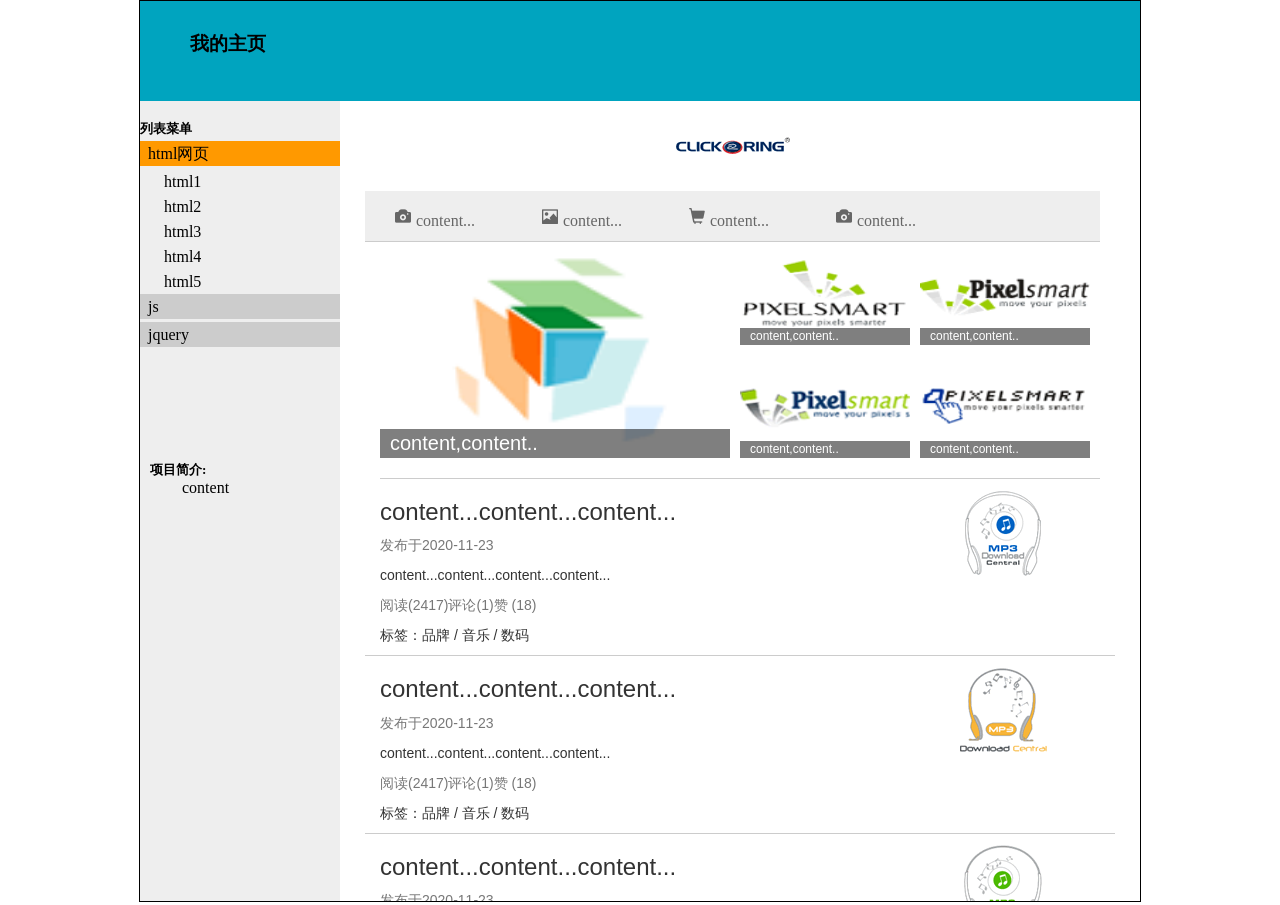
==== index.html @ 0fe1d456 "one" ====
﻿<!DOCTYPE html>
<html>
	<head>
		<meta charset="utf-8">
		<title></title>
		<link rel="stylesheet" type="text/css" href="style.css">
		<script type="text/javascript" src="main.js"></script>

	</head>
	<body>

<div id="app">
	<div class="top">
		<span><h3>我的主页</h3></span>
    </div>

<div class="left fl">     
    <div id="div1">
        <h5>列表菜单</h5>
        <ul id="menu">
        <li class="active">html网页</li>
            <dl style="display:block;">
                <dd>html1</dd>
                <dd>html2</dd>
                <dd>html3</dd>
                <dd>html4</dd>
	<dd>html5</dd>
            </dl>
        <li>js</li>
            <dl>
                <dd>替换文本</dd>
                <dd>文本移动</dd>
                <dd>生成元素</dd>
                <dd>拖动</dd>
	<dd>图片切换</dd>
	<dd>图片切换2</dd>
	<dd>移动</dd>
	<dd>无缝切换</dd>
            </dl>
        <li>jquery</li>
            <dl>
                <dd>移动框架</dd>
                <dd>事件</dd>
                <dd>电梯导航</dd>
                <dd>购物计算卡</dd>
            </dl>
        </ul>         
    </div>
            
    <div class="brief">
        <h5>项目简介:</h5>
        <a >content</a>
    </div>
</div>



<div class="main fr" id="imain">
    <iframe  src="html/alshow/index.html" scrolling="auto" frameborder="0"> </iframe>
</div>
</div>  


	</body>
</html>
---- style.css ----
﻿* {margin:0px; padding:0px;}
.clearfix::after, .clearfix::before{content:""; display: block; clear: both;}
#app {
    border:1px solid ;
    position:relative;
    width:1000px;
    height:900px;
    margin: 0 auto;
}

.top{
    width:100%;
    height:100px;
    background:#00a4bf;
}

.top span{
    display: block;
    padding: 30px 50px;
}


.left{
    width:200px;
    height:800px;
    background:#eeeeee;
}

.main{
    
    width:800px;
    height:800px;
}
.main iframe{
    width:100%;
    height:100%;
}

.fl{
    float:left;
}
.fr{
    float:right;
}

.brief{
    position: absolute;
    top: 460px;
    left:10px;
}
.brief a{
    display: block;
    width:180px;
    text-indent: 2em;
    word-wrap: break-word; 
    word-break: normal;
}


#div1 {width:200px; margin:15px auto; line-height:25px;}

ul {list-style:none;}

li {background:#ccc;margin-bottom:3px;text-indent: 0.5em;}

dl {
    text-indent: 1.5em;

    background:#eee;display:none;

    transform-origin:50% 0;

    -webkit-animation:gary .5s ease-in;

    transition: all .3s infinite;
}

dl dd:hover{
background-color:#dedede;
color:red;
cursor: default;
}

.active {background:#F90;}

@-webkit-keyframes gary{

    0%{transform:scale(1,0);}

    25%{transform:scale(1,1.2);}

    50%{transform:scale(1,0.85);}

    75%{transform:scale(1,1.05);}

    100%{transform:scale(1,1);}

}
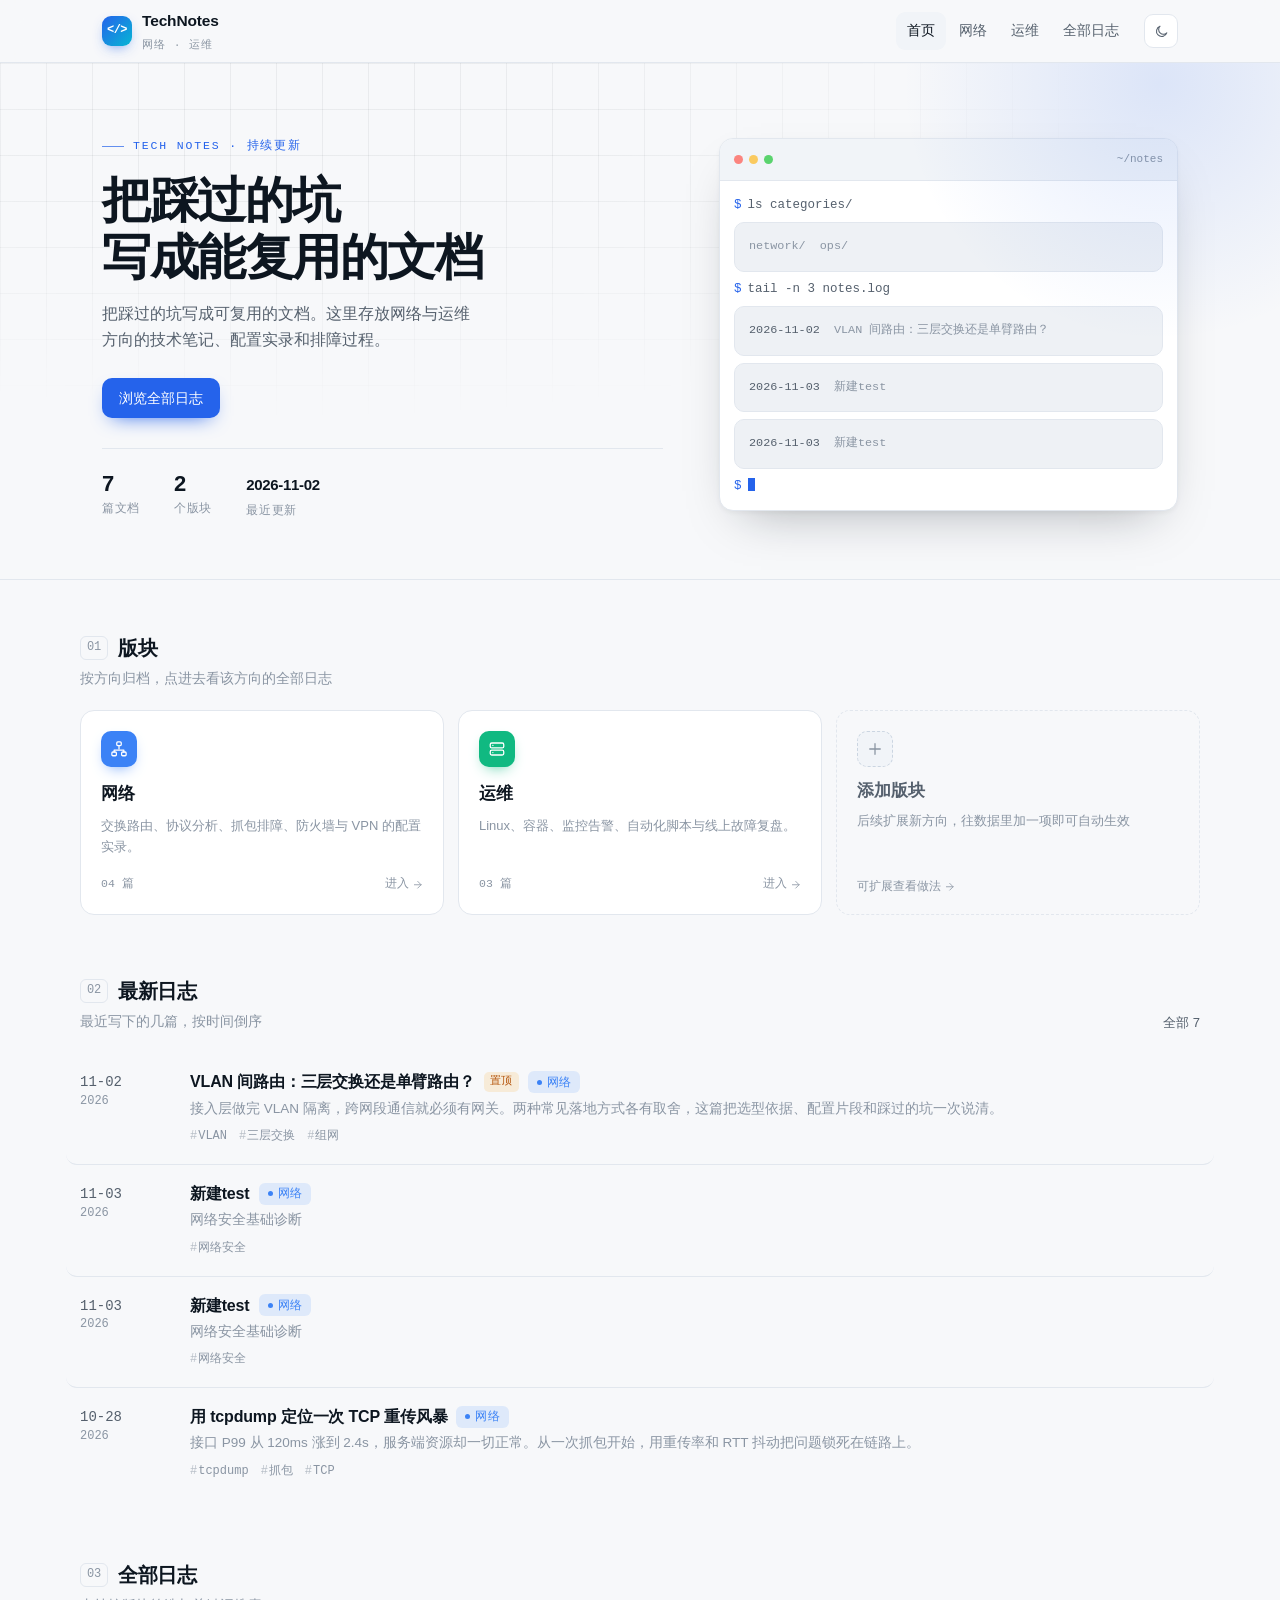
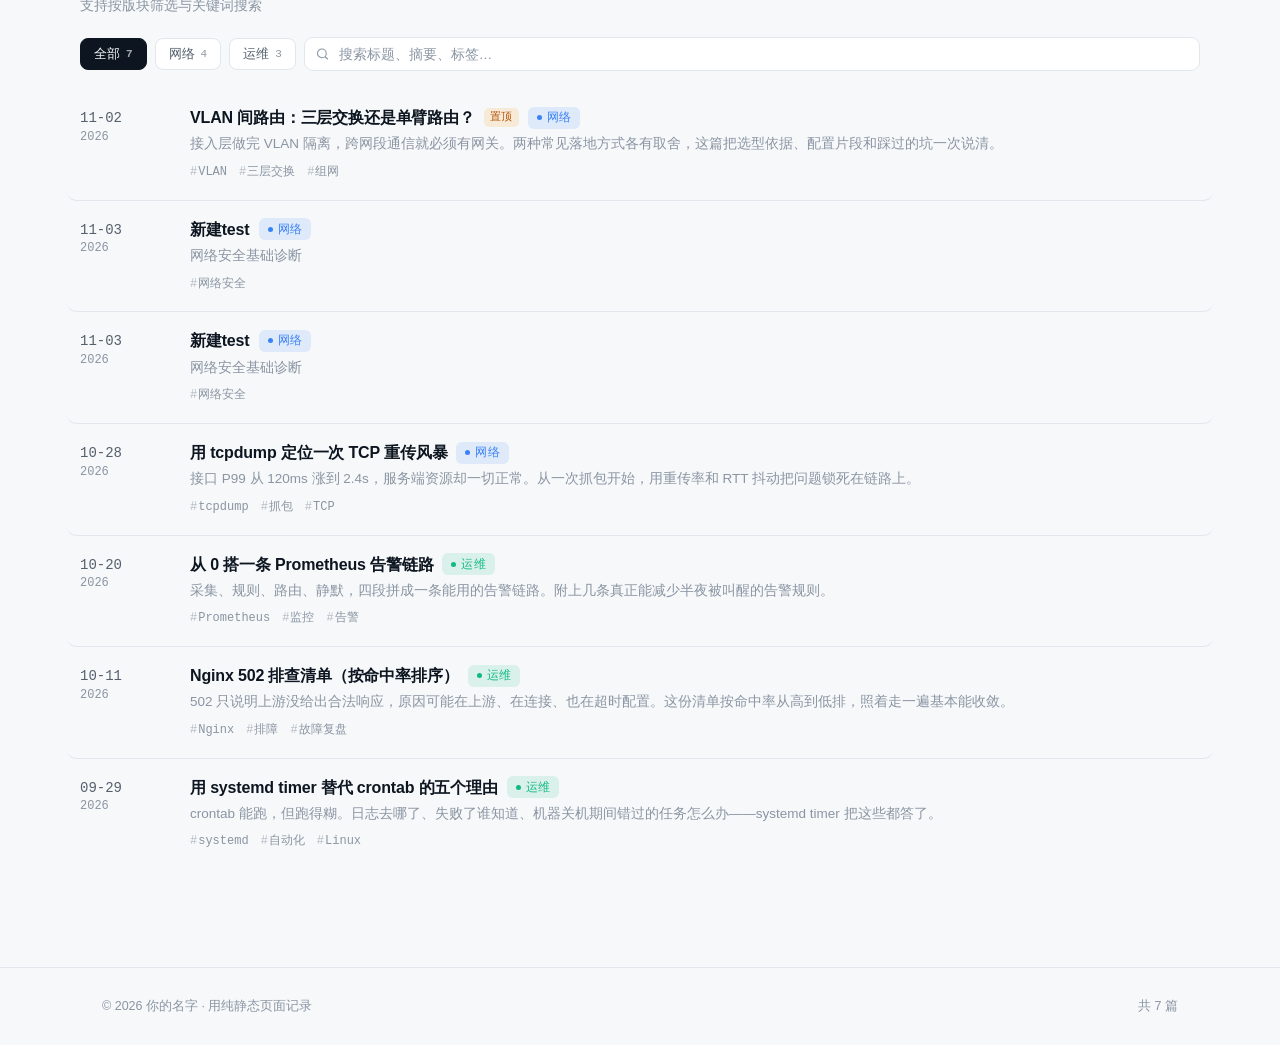
==== commit c3f8b404: "上传TechNotes静态网页" ====
--- a/index.html
+++ b/index.html
@@ -1,66 +1,261 @@
-﻿<!DOCTYPE html>
-<html>
-	<head>
-		<meta charset="utf-8">
-		<title></title>
-		<link rel="stylesheet" type="text/css" href="style.css">
-		<script type="text/javascript" src="main.js"></script>
-
-	</head>
-	<body>
-
-<div id="app">
-	<div class="top">
-		<span><h3>我的主页</h3></span>
-    </div>
-
-<div class="left fl">     
-    <div id="div1">
-        <h5>列表菜单</h5>
-        <ul id="menu">
-        <li class="active">html网页</li>
-            <dl style="display:block;">
-                <dd>html1</dd>
-                <dd>html2</dd>
-                <dd>html3</dd>
-                <dd>html4</dd>
-	<dd>html5</dd>
-            </dl>
-        <li>js</li>
-            <dl>
-                <dd>替换文本</dd>
-                <dd>文本移动</dd>
-                <dd>生成元素</dd>
-                <dd>拖动</dd>
-	<dd>图片切换</dd>
-	<dd>图片切换2</dd>
-	<dd>移动</dd>
-	<dd>无缝切换</dd>
-            </dl>
-        <li>jquery</li>
-            <dl>
-                <dd>移动框架</dd>
-                <dd>事件</dd>
-                <dd>电梯导航</dd>
-                <dd>购物计算卡</dd>
-            </dl>
-        </ul>         
-    </div>
-            
-    <div class="brief">
-        <h5>项目简介:</h5>
-        <a >content</a>
-    </div>
-</div>
-
-
-
-<div class="main fr" id="imain">
-    <iframe  src="html/alshow/index.html" scrolling="auto" frameborder="0"> </iframe>
-</div>
-</div>  
-
-
-	</body>
+<!DOCTYPE html>
+<html lang="zh-CN" data-theme="light">
+<head>
+<meta charset="UTF-8">
+<meta name="viewport" content="width=device-width, initial-scale=1">
+<title>TechNotes · 网络与运维技术文档</title>
+<meta name="description" content="网络与运维方向的技术文档库：配置实录、协议分析、排障过程与可复用脚本。">
+<meta name="theme-color" content="#f7f8fa">
+<link rel="icon" href="assets/img/favicon.svg" type="image/svg+xml">
+<link rel="stylesheet" href="assets/css/main.css">
+<script>
+  (function () {
+    try {
+      var t = localStorage.getItem("notes-theme");
+      if (!t) t = window.matchMedia("(prefers-color-scheme: dark)").matches ? "dark" : "light";
+      document.documentElement.setAttribute("data-theme", t);
+    } catch (e) {}
+  })();
+</script>
+</head>
+<body>
+
+<header id="site-header"></header>
+
+<main>
+  <!-- ================= 首屏 ================= -->
+  <section class="hero">
+    <div class="wrap hero-inner">
+      <div class="hero-copy">
+        <span class="eyebrow">Tech Notes · 持续更新</span>
+        <h1>把踩过的坑<br>写成能复用的文档</h1>
+        <p class="hero-sub" id="hero-sub">网络与运维的技术笔记：配置片段、抓包结论、故障复盘，都留在这里。</p>
+        <div class="hero-actions">
+          <a class="btn btn-primary" href="#archive">浏览全部日志</a>
+          <a class="btn btn-ghost" href="editor.html"></a>
+        </div>
+        <div class="hero-stats" id="hero-stats"></div>
+      </div>
+
+      <div class="hero-panel" aria-hidden="true">
+        <div class="panel-bar"><span></span><span></span><span></span><em>~/notes</em></div>
+        <div class="panel-body" id="hero-panel"></div>
+      </div>
+    </div>
+  </section>
+
+  <!-- ================= 版块 ================= -->
+  <section class="section wrap" id="categories">
+    <div class="section-head">
+      <div>
+        <h2><span class="num">01</span>版块</h2>
+        <p>按方向归档，点进去看该方向的全部日志</p>
+      </div>
+    </div>
+    <div class="cat-grid" id="cat-grid"></div>
+  </section>
+
+  <!-- ================= 最新 ================= -->
+  <section class="section wrap" id="latest">
+    <div class="section-head">
+      <div>
+        <h2><span class="num">02</span>最新日志</h2>
+        <p>最近写下的几篇，按时间倒序</p>
+      </div>
+      <a class="more" href="#archive">全部<span id="latest-more"></span></a>
+    </div>
+    <div class="timeline" id="latest-list"></div>
+  </section>
+
+  <!-- ================= 归档 ================= -->
+  <section class="section wrap" id="archive">
+    <div class="section-head">
+      <div>
+        <h2><span class="num">03</span>全部日志</h2>
+        <p>支持按版块筛选与关键词搜索</p>
+      </div>
+    </div>
+
+    <div class="filter-bar">
+      <button class="chip" data-filter="all" aria-pressed="true">全部 <span class="n" id="n-all">0</span></button>
+      <div id="cat-filters" style="display:contents"></div>
+      <div class="search">
+        <span class="ic"></span>
+        <input type="search" id="q" placeholder="搜索标题、摘要、标签…" autocomplete="off">
+      </div>
+    </div>
+
+    <div class="timeline" id="archive-list"></div>
+    <div style="text-align:center;margin-top:18px">
+      <button class="btn btn-ghost btn-sm" id="load-more" hidden>加载更多</button>
+    </div>
+  </section>
+</main>
+
+<div id="site-footer"></div>
+<div class="lightbox" id="lightbox"></div>
+
+<!-- 添加版块说明弹窗 -->
+<dialog id="cat-dialog">
+  <h3>添加新版块</h3>
+  <p>版块不写死在页面里，导航、卡片、筛选项都会自动跟着数据走。打开 <code>data/posts.js</code>，在 <code>window.CATEGORIES</code> 数组里加一项即可：</p>
+  <pre id="cat-snippet"></pre>
+  <p style="font-size:12.5px;color:var(--text-3)">加完保存、推送到 GitHub，顶部导航就会多出一个入口。图标名可选：network / server / cloud / code / terminal / db / shield / folder。</p>
+  <div class="dialog-actions">
+    <button class="btn btn-ghost btn-sm" id="cat-copy">复制代码</button>
+    <button class="btn btn-primary btn-sm" id="cat-close">知道了</button>
+  </div>
+</dialog>
+
+<script src="data/posts.js"></script>
+<script src="assets/js/site.js"></script>
+<script>
+(function () {
+  var A = window.App;
+  var SITE = A.SITE, CATS = A.CATS;
+  var all = A.sortedPosts();
+
+  document.querySelector(".search .ic").innerHTML = A.icon("search");
+
+  /* ---------- 首屏文案 ---------- */
+  if (SITE.description) {
+    document.getElementById("hero-sub").textContent = SITE.description;
+  }
+  var heroEditBtn = document.querySelector(".hero-actions .btn-ghost");
+  if (A.editorHref) {
+    heroEditBtn.href = A.editorHref;
+    heroEditBtn.innerHTML = A.icon("pencil") + "写一篇日志";
+  } else {
+    heroEditBtn.style.display = "none";
+  }
+
+  /* ---------- 首屏统计 ---------- */
+  var lastDate = all.length ? A.fmtDate(all[0].date) : "—";
+  document.getElementById("hero-stats").innerHTML =
+    '<div class="st"><strong>' + all.length + '</strong><span>篇文档</span></div>' +
+    '<div class="st"><strong>' + CATS.length + '</strong><span>个版块</span></div>' +
+    '<div class="st"><strong style="font-size:15px;line-height:1.9">' + lastDate + '</strong><span>最近更新</span></div>';
+
+  /* ---------- 终端面板 ---------- */
+  var recent = all.slice(0, 3);
+  var panel =
+    '<div class="panel-line"><span class="p">$</span>ls categories/</div>' +
+    '<div class="panel-line out">' + CATS.map(function (c) { return c.id + "/"; }).join("&nbsp;&nbsp;") + '</div>' +
+    '<div class="panel-line"><span class="p">$</span>tail -n 3 notes.log</div>' +
+    recent.map(function (p) {
+      return '<div class="panel-line out"><b>' + p.date + '</b>&nbsp; ' + A.esc(p.title) + '</div>';
+    }).join("") +
+    '<div class="panel-line"><span class="p">$</span><span class="cursor"></span></div>';
+  document.getElementById("hero-panel").innerHTML = panel;
+
+  /* ---------- 版块卡片 ---------- */
+  var grid = document.getElementById("cat-grid");
+  grid.innerHTML = CATS.map(function (c) {
+    var n = A.postsOf(c.id).length;
+    return '<a class="cat-card" href="' + A.catUrl(c.id) + '" style="--c:' + c.color + '">' +
+      '<span class="cat-icon">' + A.icon(c.icon) + '</span>' +
+      '<h3>' + A.esc(c.name) + '</h3>' +
+      '<p>' + A.esc(c.desc || "") + '</p>' +
+      '<span class="cat-meta"><span>' + (n < 10 ? "0" + n : n) + ' 篇</span>' +
+      '<span class="go">进入' + A.icon("arrowRight") + '</span></span>' +
+      '</a>';
+  }).join("") +
+  '<button class="cat-card add" id="open-cat-dialog" type="button">' +
+  '<span class="cat-icon">' + A.icon("plus") + '</span>' +
+  '<h3>添加版块</h3>' +
+  '<p>后续扩展新方向，往数据里加一项即可自动生效</p>' +
+  '<span class="cat-meta"><span>可扩展</span><span class="go">查看做法' + A.icon("arrowRight") + '</span></span>' +
+  '</button>';
+
+  /* ---------- 最新日志 ---------- */
+  document.getElementById("latest-list").innerHTML =
+    all.slice(0, 4).map(A.postRow).join("") ||
+    '<div class="empty">还没有日志，去 <a href="' + (A.editorHref || "#archive") + '">' +
+    (A.editorHref ? "写第一篇" : "看看全部日志") + "</a> 吧。</div>";
+  document.getElementById("latest-more").textContent = " " + all.length;
+
+  /* ---------- 归档 + 筛选 ---------- */
+  var state = { cat: "all", q: "", limit: 8 };
+  document.getElementById("n-all").textContent = all.length;
+
+  document.getElementById("cat-filters").innerHTML = CATS.map(function (c) {
+    return '<button class="chip" data-filter="' + c.id + '" aria-pressed="false">' +
+      A.esc(c.name) + ' <span class="n">' + A.postsOf(c.id).length + '</span></button>';
+  }).join("");
+
+  function matched() {
+    var q = state.q.trim().toLowerCase();
+    return all.filter(function (p) {
+      if (state.cat !== "all" && p.category !== state.cat) return false;
+      if (!q) return true;
+      var hay = [p.title, p.excerpt, (p.tags || []).join(" "), p.content || ""].join(" ").toLowerCase();
+      return hay.indexOf(q) > -1;
+    });
+  }
+
+  function renderArchive() {
+    var list = matched();
+    var shown = list.slice(0, state.limit);
+    var box = document.getElementById("archive-list");
+    box.innerHTML = shown.length
+      ? shown.map(A.postRow).join("")
+      : '<div class="empty">没有匹配的日志，换个关键词试试。</div>';
+    var more = document.getElementById("load-more");
+    more.hidden = list.length <= state.limit;
+    more.textContent = "加载更多（还有 " + Math.max(0, list.length - state.limit) + " 篇）";
+  }
+
+  document.querySelectorAll("[data-filter]").forEach(function (btn) {
+    btn.addEventListener("click", function () {
+      state.cat = btn.getAttribute("data-filter");
+      state.limit = 8;
+      document.querySelectorAll("[data-filter]").forEach(function (b) {
+        b.setAttribute("aria-pressed", b === btn ? "true" : "false");
+      });
+      renderArchive();
+    });
+  });
+
+  var timer = null;
+  document.getElementById("q").addEventListener("input", function (e) {
+    clearTimeout(timer);
+    var v = e.target.value;
+    timer = setTimeout(function () {
+      state.q = v;
+      state.limit = 8;
+      renderArchive();
+    }, 140);
+  });
+
+  document.getElementById("load-more").addEventListener("click", function () {
+    state.limit += 10;
+    renderArchive();
+  });
+
+  renderArchive();
+
+  /* ---------- 添加版块弹窗 ---------- */
+  var dlg = document.getElementById("cat-dialog");
+  var snippet =
+    '{\n' +
+    '  id: "cloud",\n' +
+    '  name: "云原生",\n' +
+    '  icon: "cloud",\n' +
+    '  color: "#8b5cf6",\n' +
+    '  desc: "K8s、CI/CD、可观测性相关笔记。"\n' +
+    '}';
+  document.getElementById("cat-snippet").textContent = snippet;
+  document.getElementById("open-cat-dialog").addEventListener("click", function () {
+    if (dlg.showModal) dlg.showModal();
+  });
+  document.getElementById("cat-close").addEventListener("click", function () { dlg.close(); });
+  document.getElementById("cat-copy").addEventListener("click", function () {
+    navigator.clipboard.writeText(snippet).then(function () {
+      document.getElementById("cat-copy").textContent = "已复制";
+      setTimeout(function () { document.getElementById("cat-copy").textContent = "复制代码"; }, 1600);
+    });
+  });
+})();
+</script>
+</body>
 </html>
-
--- a/assets/css/main.css
+++ b/assets/css/main.css
@@ -0,0 +1,1313 @@
+/* ==========================================================================
+   TechNotes · 全站样式
+   纯静态、零依赖。修改颜色只需动 :root 里的变量。
+   ========================================================================== */
+
+/* ---------- 1. 设计变量 ---------- */
+:root {
+  --font-sans: -apple-system, BlinkMacSystemFont, "Segoe UI", "PingFang SC",
+    "Hiragino Sans GB", "Microsoft YaHei", "Noto Sans SC", Roboto, Helvetica, Arial, sans-serif;
+  --font-mono: ui-monospace, SFMono-Regular, "SF Mono", Menlo, Consolas,
+    "Liberation Mono", "Courier New", monospace;
+
+  --bg: #f7f8fa;
+  --bg-soft: #eef1f5;
+  --surface: #ffffff;
+  --surface-2: #f1f4f8;
+  --border: #e2e7ee;
+  --border-strong: #cbd5e1;
+  --text: #0d1620;
+  --text-2: #55606d;
+  --text-3: #8a95a3;
+  --accent: #2563eb;
+  --accent-soft: rgba(37, 99, 235, 0.1);
+  --code-bg: #f6f8fb;
+  --header-bg: rgba(247, 248, 250, 0.86);
+  --grid: rgba(13, 22, 32, 0.055);
+  --glow: rgba(37, 99, 235, 0.13);
+  --shadow-sm: 0 1px 2px rgba(13, 22, 32, 0.05);
+  --shadow: 0 1px 2px rgba(13, 22, 32, 0.04), 0 10px 30px -18px rgba(13, 22, 32, 0.25);
+  --shadow-lg: 0 2px 4px rgba(13, 22, 32, 0.04), 0 22px 50px -24px rgba(13, 22, 32, 0.35);
+
+  --maxw: 1120px;
+  --radius: 14px;
+}
+
+html[data-theme="dark"] {
+  --bg: #080b10;
+  --bg-soft: #0d131b;
+  --surface: #0f161f;
+  --surface-2: #151e29;
+  --border: #1d2836;
+  --border-strong: #2c3b4d;
+  --text: #e9eff6;
+  --text-2: #97a5b4;
+  --text-3: #6a7889;
+  --accent: #4d9fff;
+  --accent-soft: rgba(77, 159, 255, 0.13);
+  --code-bg: #0b121a;
+  --header-bg: rgba(8, 11, 16, 0.82);
+  --grid: rgba(255, 255, 255, 0.045);
+  --glow: rgba(77, 159, 255, 0.16);
+  --shadow-sm: 0 1px 2px rgba(0, 0, 0, 0.4);
+  --shadow: 0 1px 2px rgba(0, 0, 0, 0.4), 0 14px 34px -20px rgba(0, 0, 0, 0.8);
+  --shadow-lg: 0 2px 6px rgba(0, 0, 0, 0.5), 0 28px 60px -28px rgba(0, 0, 0, 0.9);
+}
+
+/* ---------- 2. 基础 ---------- */
+*,
+*::before,
+*::after { box-sizing: border-box; }
+
+html { -webkit-text-size-adjust: 100%; scroll-behavior: smooth; }
+
+body {
+  margin: 0;
+  background: var(--bg);
+  color: var(--text);
+  font-family: var(--font-sans);
+  font-size: 16px;
+  line-height: 1.65;
+  -webkit-font-smoothing: antialiased;
+  -moz-osx-font-smoothing: grayscale;
+  transition: background-color 0.25s ease, color 0.25s ease;
+}
+
+img { max-width: 100%; }
+[hidden] { display: none !important; }
+a { color: inherit; }
+::selection { background: var(--accent-soft); color: var(--text); }
+
+:focus-visible {
+  outline: 2px solid var(--accent);
+  outline-offset: 2px;
+  border-radius: 6px;
+}
+
+.wrap {
+  width: 100%;
+  max-width: var(--maxw);
+  margin: 0 auto;
+  padding: 0 22px;
+}
+
+.i { width: 1em; height: 1em; flex: none; }
+
+/* ---------- 3. 顶栏 ---------- */
+.site-header {
+  position: sticky;
+  top: 0;
+  z-index: 60;
+  background: var(--header-bg);
+  -webkit-backdrop-filter: blur(14px) saturate(160%);
+  backdrop-filter: blur(14px) saturate(160%);
+  border-bottom: 1px solid var(--border);
+}
+
+.header-inner {
+  display: flex;
+  align-items: center;
+  gap: 14px;
+  height: 62px;
+}
+
+.brand {
+  display: flex;
+  align-items: center;
+  gap: 10px;
+  text-decoration: none;
+  color: inherit;
+  flex: none;
+}
+
+.brand .mark {
+  width: 30px;
+  height: 30px;
+  border-radius: 9px;
+  display: grid;
+  place-items: center;
+  font-family: var(--font-mono);
+  font-size: 12px;
+  font-weight: 700;
+  letter-spacing: -0.5px;
+  color: #fff;
+  background: linear-gradient(135deg, #2563eb, #06b6d4);
+  box-shadow: 0 5px 14px -6px rgba(37, 99, 235, 0.85);
+}
+
+.brand .bname {
+  font-weight: 650;
+  font-size: 15.5px;
+  letter-spacing: -0.01em;
+  line-height: 1.1;
+}
+.brand .bsub {
+  display: block;
+  font-family: var(--font-mono);
+  font-size: 10.5px;
+  font-weight: 400;
+  letter-spacing: 0.12em;
+  color: var(--text-3);
+  text-transform: uppercase;
+  margin-top: 2px;
+}
+
+.nav {
+  display: flex;
+  align-items: center;
+  gap: 2px;
+  margin-left: auto;
+}
+
+.nav a {
+  padding: 7px 11px;
+  border-radius: 9px;
+  font-size: 14px;
+  color: var(--text-2);
+  text-decoration: none;
+  white-space: nowrap;
+  transition: background 0.15s, color 0.15s;
+}
+.nav a:hover { background: var(--surface-2); color: var(--text); }
+.nav a.active { color: var(--text); background: var(--surface-2); font-weight: 550; }
+
+.icon-btn {
+  width: 34px;
+  height: 34px;
+  display: grid;
+  place-items: center;
+  border: 1px solid var(--border);
+  border-radius: 9px;
+  background: var(--surface);
+  color: var(--text-2);
+  cursor: pointer;
+  padding: 0;
+  font-size: 15px;
+  transition: 0.16s;
+  flex: none;
+}
+.icon-btn:hover { color: var(--text); border-color: var(--border-strong); }
+
+/* ---------- 4. 按钮 / 标签 ---------- */
+.btn {
+  display: inline-flex;
+  align-items: center;
+  justify-content: center;
+  gap: 7px;
+  height: 40px;
+  padding: 0 16px;
+  border-radius: 10px;
+  border: 1px solid transparent;
+  font-size: 14px;
+  font-weight: 550;
+  font-family: inherit;
+  text-decoration: none;
+  cursor: pointer;
+  white-space: nowrap;
+  transition: transform 0.16s, filter 0.16s, border-color 0.16s, background 0.16s;
+}
+.btn .i { font-size: 15px; }
+.btn-primary {
+  background: var(--accent);
+  color: #fff;
+  box-shadow: 0 8px 20px -10px var(--accent);
+}
+.btn-primary:hover { filter: brightness(1.08); transform: translateY(-1px); }
+.btn-ghost {
+  background: var(--surface);
+  border-color: var(--border);
+  color: var(--text);
+}
+.btn-ghost:hover { border-color: var(--border-strong); transform: translateY(-1px); }
+.btn-sm { height: 34px; padding: 0 13px; font-size: 13px; border-radius: 9px; }
+.btn:disabled { opacity: 0.55; cursor: not-allowed; transform: none !important; }
+
+.badge {
+  display: inline-flex;
+  align-items: center;
+  gap: 5px;
+  height: 22px;
+  padding: 0 9px;
+  border-radius: 6px;
+  font-size: 11.5px;
+  font-weight: 550;
+  letter-spacing: 0.02em;
+  color: var(--c, var(--accent));
+  background: var(--cbg, var(--accent-soft));
+  white-space: nowrap;
+}
+.badge .dot {
+  width: 5px;
+  height: 5px;
+  border-radius: 50%;
+  background: currentColor;
+}
+
+.chip {
+  display: inline-flex;
+  align-items: center;
+  gap: 6px;
+  height: 32px;
+  padding: 0 13px;
+  border-radius: 8px;
+  border: 1px solid var(--border);
+  background: var(--surface);
+  color: var(--text-2);
+  font-size: 13px;
+  font-family: inherit;
+  cursor: pointer;
+  transition: 0.15s;
+}
+.chip:hover { border-color: var(--border-strong); color: var(--text); }
+.chip[aria-pressed="true"] {
+  background: var(--text);
+  border-color: var(--text);
+  color: var(--bg);
+  font-weight: 550;
+}
+.chip .n {
+  font-family: var(--font-mono);
+  font-size: 11px;
+  opacity: 0.65;
+}
+
+.tag {
+  font-family: var(--font-mono);
+  font-size: 12px;
+  color: var(--text-3);
+  text-decoration: none;
+}
+.tag::before { content: "#"; opacity: 0.6; margin-right: 1px; }
+a.tag:hover { color: var(--accent); }
+
+/* ---------- 5. 首屏 ---------- */
+.hero {
+  position: relative;
+  overflow: hidden;
+  padding: 66px 0 58px;
+  border-bottom: 1px solid var(--border);
+}
+
+.hero::before {
+  content: "";
+  position: absolute;
+  inset: 0;
+  background-image:
+    linear-gradient(var(--grid) 1px, transparent 1px),
+    linear-gradient(90deg, var(--grid) 1px, transparent 1px);
+  background-size: 46px 46px;
+  -webkit-mask-image: radial-gradient(ellipse 80% 70% at 25% 15%, #000 25%, transparent 78%);
+  mask-image: radial-gradient(ellipse 80% 70% at 25% 15%, #000 25%, transparent 78%);
+  pointer-events: none;
+}
+
+.hero::after {
+  content: "";
+  position: absolute;
+  width: 560px;
+  height: 560px;
+  right: -160px;
+  top: -260px;
+  background: radial-gradient(circle, var(--glow), transparent 65%);
+  pointer-events: none;
+}
+
+.hero-inner {
+  position: relative;
+  display: grid;
+  grid-template-columns: 1.1fr 0.9fr;
+  gap: 56px;
+  align-items: center;
+}
+
+.eyebrow {
+  display: inline-flex;
+  align-items: center;
+  gap: 9px;
+  font-family: var(--font-mono);
+  font-size: 11.5px;
+  letter-spacing: 0.16em;
+  text-transform: uppercase;
+  color: var(--accent);
+}
+.eyebrow::before {
+  content: "";
+  width: 22px;
+  height: 1px;
+  background: var(--accent);
+  opacity: 0.7;
+}
+
+.hero h1 {
+  margin: 16px 0 16px;
+  font-size: clamp(2rem, 4.1vw, 3.05rem);
+  line-height: 1.16;
+  letter-spacing: -0.03em;
+  font-weight: 700;
+}
+
+.hero-sub {
+  margin: 0 0 26px;
+  font-size: 15.5px;
+  color: var(--text-2);
+  max-width: 44ch;
+}
+
+.hero-actions {
+  display: flex;
+  flex-wrap: wrap;
+  gap: 10px;
+  margin-bottom: 30px;
+}
+
+.hero-stats {
+  display: flex;
+  flex-wrap: wrap;
+  gap: 34px;
+  padding-top: 22px;
+  border-top: 1px solid var(--border);
+}
+.hero-stats .st { display: flex; flex-direction: column; gap: 2px; }
+.hero-stats strong {
+  font-size: 22px;
+  font-weight: 650;
+  letter-spacing: -0.02em;
+  font-variant-numeric: tabular-nums;
+  line-height: 1.2;
+}
+.hero-stats span {
+  font-size: 11.5px;
+  letter-spacing: 0.06em;
+  color: var(--text-3);
+  text-transform: uppercase;
+  font-family: var(--font-mono);
+}
+
+/* 终端面板 */
+.hero-panel {
+  border: 1px solid var(--border);
+  border-radius: var(--radius);
+  background: var(--surface);
+  box-shadow: var(--shadow-lg);
+  overflow: hidden;
+  font-family: var(--font-mono);
+  font-size: 12.5px;
+}
+.panel-bar {
+  display: flex;
+  align-items: center;
+  gap: 6px;
+  padding: 11px 14px;
+  border-bottom: 1px solid var(--border);
+  background: var(--surface-2);
+}
+.panel-bar span {
+  width: 9px;
+  height: 9px;
+  border-radius: 50%;
+  background: var(--border-strong);
+}
+.panel-bar span:nth-child(1) { background: #ff5f57; opacity: 0.75; }
+.panel-bar span:nth-child(2) { background: #febc2e; opacity: 0.75; }
+.panel-bar span:nth-child(3) { background: #28c840; opacity: 0.75; }
+.panel-bar em {
+  margin-left: auto;
+  font-style: normal;
+  color: var(--text-3);
+  font-size: 11px;
+}
+.panel-body { padding: 14px; display: flex; flex-direction: column; gap: 7px; }
+.panel-line { color: var(--text-2); white-space: nowrap; overflow: hidden; text-overflow: ellipsis; }
+.panel-line .p { color: var(--accent); margin-right: 6px; }
+.panel-line.out { padding-left: 14px; color: var(--text-3); }
+.panel-line.out b { color: var(--text-2); font-weight: 500; font-variant-numeric: tabular-nums; }
+.cursor {
+  display: inline-block;
+  width: 7px;
+  height: 13px;
+  background: var(--accent);
+  vertical-align: -2px;
+  animation: blink 1.15s steps(1) infinite;
+}
+@keyframes blink { 0%, 50% { opacity: 1; } 50.01%, 100% { opacity: 0; } }
+
+/* ---------- 6. 区块 ---------- */
+.section { padding: 52px 0 8px; }
+.section:last-of-type { padding-bottom: 56px; }
+
+.section-head {
+  display: flex;
+  align-items: flex-end;
+  justify-content: space-between;
+  gap: 16px;
+  margin-bottom: 20px;
+}
+.section-head h2 {
+  margin: 0;
+  font-size: 1.22rem;
+  letter-spacing: -0.015em;
+  font-weight: 650;
+  display: flex;
+  align-items: center;
+  gap: 10px;
+}
+.section-head h2 .num {
+  font-family: var(--font-mono);
+  font-size: 12px;
+  font-weight: 500;
+  color: var(--text-3);
+  border: 1px solid var(--border);
+  border-radius: 6px;
+  padding: 1px 6px;
+}
+.section-head p { margin: 4px 0 0; font-size: 13.5px; color: var(--text-3); }
+.section-head .more {
+  font-size: 13px;
+  color: var(--text-2);
+  text-decoration: none;
+  display: inline-flex;
+  align-items: center;
+  gap: 4px;
+  flex: none;
+}
+.section-head .more:hover { color: var(--accent); }
+
+/* ---------- 7. 分类卡片 ---------- */
+.cat-grid {
+  display: grid;
+  grid-template-columns: repeat(auto-fit, minmax(232px, 1fr));
+  gap: 14px;
+}
+
+.cat-card {
+  position: relative;
+  display: flex;
+  flex-direction: column;
+  gap: 9px;
+  padding: 20px;
+  min-height: 172px;
+  border: 1px solid var(--border);
+  border-radius: var(--radius);
+  background: var(--surface);
+  text-decoration: none;
+  color: inherit;
+  overflow: hidden;
+  transition: transform 0.2s, border-color 0.2s, box-shadow 0.2s;
+}
+.cat-card::after {
+  content: "";
+  position: absolute;
+  inset: 0;
+  background: radial-gradient(circle at 100% 0, var(--c, var(--accent)), transparent 58%);
+  opacity: 0;
+  transition: opacity 0.25s;
+  pointer-events: none;
+}
+.cat-card:hover {
+  transform: translateY(-3px);
+  border-color: var(--border-strong);
+  box-shadow: var(--shadow);
+}
+.cat-card:hover::after { opacity: 0.09; }
+
+.cat-icon {
+  width: 36px;
+  height: 36px;
+  border-radius: 10px;
+  display: grid;
+  place-items: center;
+  background: var(--c, var(--accent));
+  color: #fff;
+  font-size: 18px;
+  box-shadow: 0 6px 16px -8px var(--c, var(--accent));
+}
+.cat-card h3 {
+  margin: 4px 0 0;
+  font-size: 16.5px;
+  font-weight: 650;
+  letter-spacing: -0.01em;
+}
+.cat-card p {
+  margin: 0;
+  font-size: 13px;
+  line-height: 1.6;
+  color: var(--text-3);
+}
+.cat-meta {
+  margin-top: auto;
+  display: flex;
+  align-items: center;
+  justify-content: space-between;
+  font-family: var(--font-mono);
+  font-size: 11.5px;
+  color: var(--text-3);
+  padding-top: 8px;
+}
+.cat-meta .go { display: inline-flex; align-items: center; gap: 3px; }
+
+.cat-card.add {
+  border-style: dashed;
+  background: transparent;
+  justify-content: center;
+  align-items: flex-start;
+  cursor: pointer;
+  color: var(--text-3);
+  font-family: inherit;
+  text-align: left;
+  width: 100%;
+}
+.cat-card.add .cat-icon {
+  background: var(--surface-2);
+  color: var(--text-3);
+  box-shadow: none;
+  border: 1px dashed var(--border-strong);
+}
+.cat-card.add h3 { color: var(--text-2); }
+.cat-card.add:hover { color: var(--text-2); }
+
+/* ---------- 8. 日志时间线 ---------- */
+.timeline { display: flex; flex-direction: column; }
+
+.post-row {
+  display: grid;
+  grid-template-columns: 92px minmax(0, 1fr) 22px;
+  gap: 18px;
+  align-items: start;
+  padding: 17px 14px;
+  margin: 0 -14px;
+  border-radius: 11px;
+  border-bottom: 1px solid var(--border);
+  text-decoration: none;
+  color: inherit;
+  transition: background 0.15s;
+}
+.post-row:last-child { border-bottom: 0; }
+.post-row:hover { background: var(--surface); }
+
+.post-date {
+  font-family: var(--font-mono);
+  font-size: 12px;
+  color: var(--text-3);
+  padding-top: 3px;
+  font-variant-numeric: tabular-nums;
+  line-height: 1.4;
+}
+.post-date b { display: block; font-size: 14px; font-weight: 500; color: var(--text-2); }
+
+.post-row-main { min-width: 0; }
+.post-row-title {
+  display: flex;
+  align-items: center;
+  gap: 9px;
+  flex-wrap: wrap;
+  margin-bottom: 4px;
+}
+.post-row-title h3 {
+  margin: 0;
+  font-size: 16px;
+  font-weight: 600;
+  letter-spacing: -0.01em;
+  line-height: 1.45;
+}
+.post-row:hover .post-row-title h3 { color: var(--accent); }
+.post-row-desc {
+  margin: 0;
+  font-size: 13.5px;
+  color: var(--text-3);
+  line-height: 1.6;
+  display: -webkit-box;
+  -webkit-line-clamp: 2;
+  -webkit-box-orient: vertical;
+  overflow: hidden;
+}
+.post-row-tags {
+  display: flex;
+  flex-wrap: wrap;
+  gap: 12px;
+  margin-top: 8px;
+}
+.post-row-go {
+  color: var(--text-3);
+  font-size: 15px;
+  padding-top: 2px;
+  opacity: 0;
+  transform: translateX(-4px);
+  transition: 0.18s;
+}
+.post-row:hover .post-row-go { opacity: 1; transform: none; color: var(--accent); }
+
+.pin {
+  font-size: 10.5px;
+  font-family: var(--font-mono);
+  color: #b45309;
+  background: rgba(245, 158, 11, 0.14);
+  border-radius: 5px;
+  padding: 1px 6px;
+  letter-spacing: 0.04em;
+}
+html[data-theme="dark"] .pin { color: #fbbf24; }
+
+/* ---------- 9. 筛选栏 ---------- */
+.filter-bar {
+  display: flex;
+  flex-wrap: wrap;
+  gap: 8px;
+  align-items: center;
+  margin: 4px 0 18px;
+}
+.search {
+  position: relative;
+  flex: 1 1 220px;
+  min-width: 180px;
+}
+.search .ic {
+  position: absolute;
+  left: 11px;
+  top: 50%;
+  transform: translateY(-50%);
+  color: var(--text-3);
+  font-size: 15px;
+  display: flex;
+}
+.search input {
+  width: 100%;
+  height: 34px;
+  border-radius: 9px;
+  border: 1px solid var(--border);
+  background: var(--surface);
+  color: var(--text);
+  padding: 0 12px 0 34px;
+  font-size: 13.5px;
+  font-family: inherit;
+  outline: none;
+  transition: border-color 0.16s;
+}
+.search input:focus { border-color: var(--accent); }
+.search input::placeholder { color: var(--text-3); }
+
+.empty {
+  padding: 46px 20px;
+  text-align: center;
+  color: var(--text-3);
+  font-size: 13.5px;
+  border: 1px dashed var(--border);
+  border-radius: var(--radius);
+}
+
+/* ---------- 10. 卡片网格（分类页） ---------- */
+.card-grid {
+  display: grid;
+  grid-template-columns: repeat(auto-fill, minmax(300px, 1fr));
+  gap: 16px;
+}
+
+.post-card {
+  display: flex;
+  flex-direction: column;
+  border: 1px solid var(--border);
+  border-radius: var(--radius);
+  background: var(--surface);
+  overflow: hidden;
+  text-decoration: none;
+  color: inherit;
+  transition: transform 0.2s, border-color 0.2s, box-shadow 0.2s;
+}
+.post-card:hover {
+  transform: translateY(-3px);
+  border-color: var(--border-strong);
+  box-shadow: var(--shadow);
+}
+.post-card-cover {
+  position: relative;
+  height: 132px;
+  background: linear-gradient(135deg, var(--c, var(--accent)) 10%, rgba(9, 15, 22, 0.72));
+  display: grid;
+  place-items: center;
+  color: rgba(255, 255, 255, 0.92);
+  font-size: 34px;
+  overflow: hidden;
+}
+.post-card-cover::after {
+  content: "";
+  position: absolute;
+  inset: 0;
+  background-image: radial-gradient(rgba(255, 255, 255, 0.22) 1px, transparent 1px);
+  background-size: 12px 12px;
+  opacity: 0.5;
+}
+.post-card-cover img {
+  width: 100%;
+  height: 100%;
+  object-fit: cover;
+  position: relative;
+  z-index: 1;
+}
+.post-card-body { padding: 16px 18px 18px; display: flex; flex-direction: column; gap: 7px; flex: 1; }
+.post-card-body .meta {
+  font-family: var(--font-mono);
+  font-size: 11.5px;
+  color: var(--text-3);
+  display: flex;
+  align-items: center;
+  gap: 8px;
+}
+.post-card-body h3 {
+  margin: 0;
+  font-size: 15.5px;
+  font-weight: 620;
+  line-height: 1.45;
+  letter-spacing: -0.01em;
+}
+.post-card:hover h3 { color: var(--accent); }
+.post-card-body p {
+  margin: 0;
+  font-size: 13px;
+  color: var(--text-3);
+  line-height: 1.6;
+  display: -webkit-box;
+  -webkit-line-clamp: 2;
+  -webkit-box-orient: vertical;
+  overflow: hidden;
+}
+.post-card-body .tags { display: flex; flex-wrap: wrap; gap: 10px; margin-top: auto; padding-top: 10px; }
+
+/* ---------- 11. 文章页 ---------- */
+.article-layout {
+  display: grid;
+  grid-template-columns: minmax(0, 1fr) 208px;
+  gap: 52px;
+  align-items: start;
+  padding: 34px 0 64px;
+}
+
+.breadcrumb {
+  display: flex;
+  align-items: center;
+  gap: 7px;
+  font-size: 12.5px;
+  color: var(--text-3);
+  margin-bottom: 16px;
+  flex-wrap: wrap;
+}
+.breadcrumb a { color: var(--text-2); text-decoration: none; }
+.breadcrumb a:hover { color: var(--accent); }
+
+.article-title {
+  margin: 0 0 16px;
+  font-size: clamp(1.72rem, 3.3vw, 2.35rem);
+  line-height: 1.25;
+  letter-spacing: -0.025em;
+  font-weight: 700;
+}
+
+.article-meta {
+  display: flex;
+  flex-wrap: wrap;
+  align-items: center;
+  gap: 8px 14px;
+  font-family: var(--font-mono);
+  font-size: 12px;
+  color: var(--text-3);
+  padding-bottom: 16px;
+  margin-bottom: 26px;
+  border-bottom: 1px solid var(--border);
+}
+.article-meta .sep { opacity: 0.4; }
+.article-meta .tag-list { display: flex; gap: 10px; flex-wrap: wrap; }
+
+.article-cover {
+  margin: 0 0 28px;
+  border-radius: var(--radius);
+  border: 1px solid var(--border);
+  overflow: hidden;
+}
+
+/* 正文排版 */
+.prose {
+  font-size: 16px;
+  line-height: 1.85;
+  color: var(--text);
+  word-wrap: break-word;
+}
+.prose > *:first-child { margin-top: 0; }
+.prose h2 {
+  margin: 2.1em 0 0.75em;
+  font-size: 1.32rem;
+  font-weight: 650;
+  letter-spacing: -0.015em;
+  padding-bottom: 0.34em;
+  border-bottom: 1px solid var(--border);
+  scroll-margin-top: 84px;
+}
+.prose h3 {
+  margin: 1.85em 0 0.6em;
+  font-size: 1.1rem;
+  font-weight: 620;
+  letter-spacing: -0.01em;
+  scroll-margin-top: 84px;
+}
+.prose h4 { margin: 1.6em 0 0.5em; font-size: 1rem; font-weight: 620; }
+.prose p { margin: 0 0 1.15em; }
+.prose ul,
+.prose ol { margin: 0 0 1.15em; padding-left: 1.45em; }
+.prose li { margin: 0.34em 0; }
+.prose li::marker { color: var(--text-3); }
+.prose ul ul,
+.prose ol ol,
+.prose ul ol,
+.prose ol ul { margin: 0.34em 0; }
+.prose a {
+  color: var(--accent);
+  text-decoration: none;
+  border-bottom: 1px solid var(--accent-soft);
+}
+.prose a:hover { border-bottom-color: var(--accent); }
+.prose strong { font-weight: 650; }
+.prose code {
+  font-family: var(--font-mono);
+  font-size: 0.87em;
+  background: var(--surface-2);
+  border: 1px solid var(--border);
+  border-radius: 5px;
+  padding: 0.1em 0.4em;
+  white-space: nowrap;
+}
+.prose blockquote {
+  margin: 0 0 1.2em;
+  padding: 0.75em 1.1em;
+  border-left: 3px solid var(--accent);
+  background: var(--accent-soft);
+  border-radius: 0 8px 8px 0;
+  color: var(--text-2);
+}
+.prose blockquote p:last-child { margin-bottom: 0; }
+.prose hr { border: 0; border-top: 1px solid var(--border); margin: 2.2em 0; }
+.prose img {
+  display: block;
+  max-width: 100%;
+  margin: 1.4em auto;
+  border-radius: 12px;
+  border: 1px solid var(--border);
+  cursor: zoom-in;
+}
+.prose .table-wrap { overflow-x: auto; margin: 0 0 1.3em; }
+.prose table {
+  width: 100%;
+  border-collapse: collapse;
+  font-size: 14px;
+  line-height: 1.6;
+}
+.prose th,
+.prose td {
+  border: 1px solid var(--border);
+  padding: 8px 12px;
+  text-align: left;
+  vertical-align: top;
+}
+.prose th { background: var(--surface-2); font-weight: 600; white-space: nowrap; }
+
+.code-block {
+  margin: 0 0 1.35em;
+  border: 1px solid var(--border);
+  border-radius: 12px;
+  background: var(--code-bg);
+  overflow: hidden;
+}
+.code-block figcaption {
+  font-family: var(--font-mono);
+  font-size: 10.5px;
+  letter-spacing: 0.1em;
+  text-transform: uppercase;
+  color: var(--text-3);
+  padding: 7px 14px;
+  border-bottom: 1px solid var(--border);
+  background: var(--surface-2);
+}
+.code-block pre { margin: 0; padding: 14px 16px; overflow-x: auto; }
+.code-block pre code {
+  background: none;
+  border: 0;
+  padding: 0;
+  font-size: 12.8px;
+  line-height: 1.72;
+  white-space: pre;
+  color: var(--text);
+}
+
+/* 目录 */
+.toc {
+  position: sticky;
+  top: 86px;
+  font-size: 13px;
+  max-height: calc(100vh - 120px);
+  overflow: auto;
+}
+.toc h4 {
+  margin: 0 0 10px;
+  font-family: var(--font-mono);
+  font-size: 10.5px;
+  letter-spacing: 0.14em;
+  text-transform: uppercase;
+  color: var(--text-3);
+  font-weight: 500;
+}
+.toc a {
+  display: block;
+  padding: 4px 0 4px 12px;
+  border-left: 1px solid var(--border);
+  color: var(--text-3);
+  text-decoration: none;
+  line-height: 1.5;
+  transition: 0.15s;
+}
+.toc a.lv3 { padding-left: 24px; font-size: 12.5px; }
+.toc a:hover { color: var(--text); }
+.toc a.active { color: var(--accent); border-left-color: var(--accent); }
+
+/* 上下篇 */
+.pager {
+  display: grid;
+  grid-template-columns: 1fr 1fr;
+  gap: 14px;
+  margin-top: 44px;
+  padding-top: 26px;
+  border-top: 1px solid var(--border);
+}
+.pager a {
+  display: block;
+  padding: 14px 16px;
+  border: 1px solid var(--border);
+  border-radius: 11px;
+  text-decoration: none;
+  color: inherit;
+  transition: 0.18s;
+}
+.pager a:hover { border-color: var(--border-strong); background: var(--surface); }
+.pager .lbl {
+  font-family: var(--font-mono);
+  font-size: 10.5px;
+  letter-spacing: 0.1em;
+  text-transform: uppercase;
+  color: var(--text-3);
+  display: block;
+  margin-bottom: 4px;
+}
+.pager .ttl { font-size: 14px; font-weight: 550; line-height: 1.45; }
+.pager .next { text-align: right; }
+
+/* 灯箱 */
+.lightbox {
+  position: fixed;
+  inset: 0;
+  z-index: 200;
+  background: rgba(6, 9, 13, 0.92);
+  display: none;
+  place-items: center;
+  padding: 4vw;
+  cursor: zoom-out;
+}
+.lightbox.on { display: grid; }
+.lightbox img {
+  max-width: 100%;
+  max-height: 92vh;
+  border-radius: 8px;
+  box-shadow: 0 30px 80px -20px rgba(0, 0, 0, 0.8);
+}
+
+/* ---------- 12. 分类页头部 ---------- */
+.cat-hero {
+  position: relative;
+  padding: 40px 0 32px;
+  border-bottom: 1px solid var(--border);
+  overflow: hidden;
+}
+.cat-hero::before {
+  content: "";
+  position: absolute;
+  inset: 0;
+  background: radial-gradient(circle at 8% 0%, var(--c, var(--accent)), transparent 55%);
+  opacity: 0.1;
+  pointer-events: none;
+}
+.cat-hero-inner { position: relative; display: flex; gap: 20px; align-items: flex-start; }
+.cat-hero .cat-icon { width: 46px; height: 46px; border-radius: 13px; font-size: 22px; }
+.cat-hero h1 { margin: 0 0 6px; font-size: 1.7rem; letter-spacing: -0.025em; }
+.cat-hero p { margin: 0; color: var(--text-2); font-size: 14px; max-width: 62ch; }
+.cat-hero .cm {
+  margin-top: 12px;
+  display: flex;
+  gap: 16px;
+  font-family: var(--font-mono);
+  font-size: 11.5px;
+  color: var(--text-3);
+}
+
+/* ---------- 13. 页脚 ---------- */
+.site-footer {
+  border-top: 1px solid var(--border);
+  padding: 28px 0;
+  margin-top: 24px;
+  font-size: 12.5px;
+  color: var(--text-3);
+}
+.footer-inner {
+  display: flex;
+  justify-content: space-between;
+  align-items: center;
+  gap: 14px;
+  flex-wrap: wrap;
+}
+.footer-inner a { color: var(--text-2); text-decoration: none; }
+.footer-inner a:hover { color: var(--accent); }
+.footer-links { display: flex; align-items: center; gap: 16px; }
+
+/* ---------- 14. 编辑器 ---------- */
+.editor-head {
+  padding: 30px 0 20px;
+  border-bottom: 1px solid var(--border);
+  margin-bottom: 24px;
+}
+.editor-head h1 { margin: 0 0 6px; font-size: 1.55rem; letter-spacing: -0.02em; }
+.editor-head p { margin: 0; font-size: 13.5px; color: var(--text-3); }
+.editor-head code {
+  font-family: var(--font-mono);
+  font-size: 12px;
+  background: var(--surface-2);
+  border: 1px solid var(--border);
+  border-radius: 4px;
+  padding: 1px 5px;
+}
+
+.editor-grid {
+  display: grid;
+  grid-template-columns: minmax(0, 1.05fr) minmax(0, 0.95fr);
+  gap: 18px;
+  align-items: start;
+}
+
+.panel {
+  border: 1px solid var(--border);
+  border-radius: var(--radius);
+  background: var(--surface);
+  padding: 18px;
+}
+.panel-title {
+  margin: 0 0 14px;
+  font-family: var(--font-mono);
+  font-size: 10.5px;
+  letter-spacing: 0.14em;
+  text-transform: uppercase;
+  color: var(--text-3);
+  display: flex;
+  align-items: center;
+  justify-content: space-between;
+  gap: 10px;
+}
+
+.field { margin-bottom: 13px; }
+.field > label {
+  display: block;
+  font-size: 12.5px;
+  font-weight: 550;
+  color: var(--text-2);
+  margin-bottom: 5px;
+}
+.field .hint {
+  font-size: 11.5px;
+  color: var(--text-3);
+  margin-top: 4px;
+  line-height: 1.5;
+}
+input[type="text"],
+input[type="date"],
+input[type="url"],
+input[type="password"],
+input[type="file"],
+textarea,
+select {
+  width: 100%;
+  background: var(--bg-soft);
+  border: 1px solid var(--border);
+  border-radius: 9px;
+  padding: 9px 11px;
+  color: var(--text);
+  font-size: 13.5px;
+  font-family: inherit;
+  outline: none;
+  transition: border-color 0.15s, background 0.15s;
+}
+input:focus,
+textarea:focus,
+select:focus { border-color: var(--accent); background: var(--surface); }
+textarea { resize: vertical; line-height: 1.7; }
+.row-2 { display: grid; grid-template-columns: 1fr 1fr; gap: 10px; }
+
+.toolbar {
+  display: flex;
+  flex-wrap: wrap;
+  gap: 4px;
+  margin-bottom: 7px;
+}
+.toolbar button {
+  height: 28px;
+  padding: 0 8px;
+  border: 1px solid var(--border);
+  border-radius: 6px;
+  background: var(--surface);
+  color: var(--text-2);
+  font-size: 12px;
+  font-family: var(--font-mono);
+  cursor: pointer;
+  transition: 0.15s;
+}
+.toolbar button:hover { border-color: var(--border-strong); color: var(--text); background: var(--surface-2); }
+
+#content {
+  min-height: 400px;
+  font-family: var(--font-mono);
+  font-size: 12.8px;
+  line-height: 1.75;
+}
+
+.preview-pane {
+  border: 1px solid var(--border);
+  border-radius: var(--radius);
+  background: var(--surface);
+  padding: 20px;
+  position: sticky;
+  top: 80px;
+  max-height: calc(100vh - 108px);
+  overflow: auto;
+}
+.preview-pane .prose { font-size: 14.5px; }
+.preview-pane .prose h2 { font-size: 1.15rem; }
+.preview-pane .empty { border: 0; }
+
+.out {
+  margin: 0;
+  padding: 14px;
+  border: 1px solid var(--border);
+  border-radius: 10px;
+  background: var(--bg-soft);
+  font-family: var(--font-mono);
+  font-size: 11.8px;
+  line-height: 1.65;
+  max-height: 260px;
+  overflow: auto;
+  white-space: pre-wrap;
+  word-break: break-all;
+  color: var(--text-2);
+}
+
+.action-bar {
+  display: flex;
+  flex-wrap: wrap;
+  gap: 8px;
+  align-items: center;
+  padding: 16px 0 60px;
+}
+.action-bar .spacer { flex: 1; }
+.toast {
+  position: fixed;
+  left: 50%;
+  bottom: 28px;
+  transform: translate(-50%, 20px);
+  background: var(--text);
+  color: var(--bg);
+  font-size: 13px;
+  padding: 9px 16px;
+  border-radius: 9px;
+  opacity: 0;
+  pointer-events: none;
+  transition: 0.24s;
+  z-index: 300;
+  box-shadow: var(--shadow-lg);
+}
+.toast.on { opacity: 1; transform: translate(-50%, 0); }
+
+details.adv {
+  border: 1px solid var(--border);
+  border-radius: 10px;
+  padding: 0;
+  margin-bottom: 14px;
+  background: var(--bg-soft);
+  overflow: hidden;
+}
+details.adv > summary {
+  cursor: pointer;
+  padding: 10px 14px;
+  font-size: 13px;
+  color: var(--text-2);
+  list-style: none;
+  display: flex;
+  align-items: center;
+  gap: 8px;
+}
+details.adv > summary::-webkit-details-marker { display: none; }
+details.adv > summary::before {
+  content: "+";
+  font-family: var(--font-mono);
+  color: var(--text-3);
+}
+details.adv[open] > summary::before { content: "−"; }
+details.adv .adv-body { padding: 4px 14px 14px; border-top: 1px solid var(--border); }
+
+/* ---------- 15. 弹窗 ---------- */
+dialog {
+  border: 1px solid var(--border);
+  border-radius: 16px;
+  background: var(--surface);
+  color: var(--text);
+  padding: 24px;
+  max-width: 560px;
+  width: calc(100% - 40px);
+  box-shadow: var(--shadow-lg);
+}
+dialog::backdrop { background: rgba(6, 9, 13, 0.6); -webkit-backdrop-filter: blur(3px); backdrop-filter: blur(3px); }
+dialog h3 { margin: 0 0 8px; font-size: 1.05rem; }
+dialog p { font-size: 13.5px; color: var(--text-2); line-height: 1.7; }
+dialog pre {
+  background: var(--bg-soft);
+  border: 1px solid var(--border);
+  border-radius: 9px;
+  padding: 13px;
+  overflow: auto;
+  font-family: var(--font-mono);
+  font-size: 12px;
+  line-height: 1.65;
+  color: var(--text-2);
+}
+dialog .dialog-actions { display: flex; gap: 8px; justify-content: flex-end; margin-top: 12px; }
+
+/* ---------- 16. 响应式 ---------- */
+@media (max-width: 1024px) {
+  .hero-inner { grid-template-columns: 1fr; gap: 34px; }
+  .hero-panel { max-width: 520px; }
+  .article-layout { grid-template-columns: minmax(0, 1fr); gap: 0; }
+  .toc { display: none; }
+  .editor-grid { grid-template-columns: 1fr; }
+  .preview-pane { position: static; max-height: none; }
+}
+
+@media (max-width: 760px) {
+  .hero { padding: 44px 0 40px; }
+  .hero-stats { gap: 24px; }
+  .section { padding: 40px 0 6px; }
+  .nav a { padding: 6px 8px; font-size: 13px; }
+  .nav a.hide-sm { display: none; }
+  .brand .bsub { display: none; }
+  .nav-cta span { display: none; }
+  .nav-cta { padding: 0 10px; }
+  .post-row { grid-template-columns: 1fr; gap: 6px; padding: 15px 12px; }
+  .post-date { display: flex; gap: 8px; align-items: center; }
+  .post-date b { font-size: 12px; color: var(--text-3); }
+  .post-row-go { display: none; }
+  .pager { grid-template-columns: 1fr; }
+  .pager .next { text-align: left; }
+  .row-2 { grid-template-columns: 1fr; }
+}
+
+@media (prefers-reduced-motion: reduce) {
+  * { animation-duration: 0.01ms !important; transition-duration: 0.01ms !important; }
+  html { scroll-behavior: auto; }
+}
